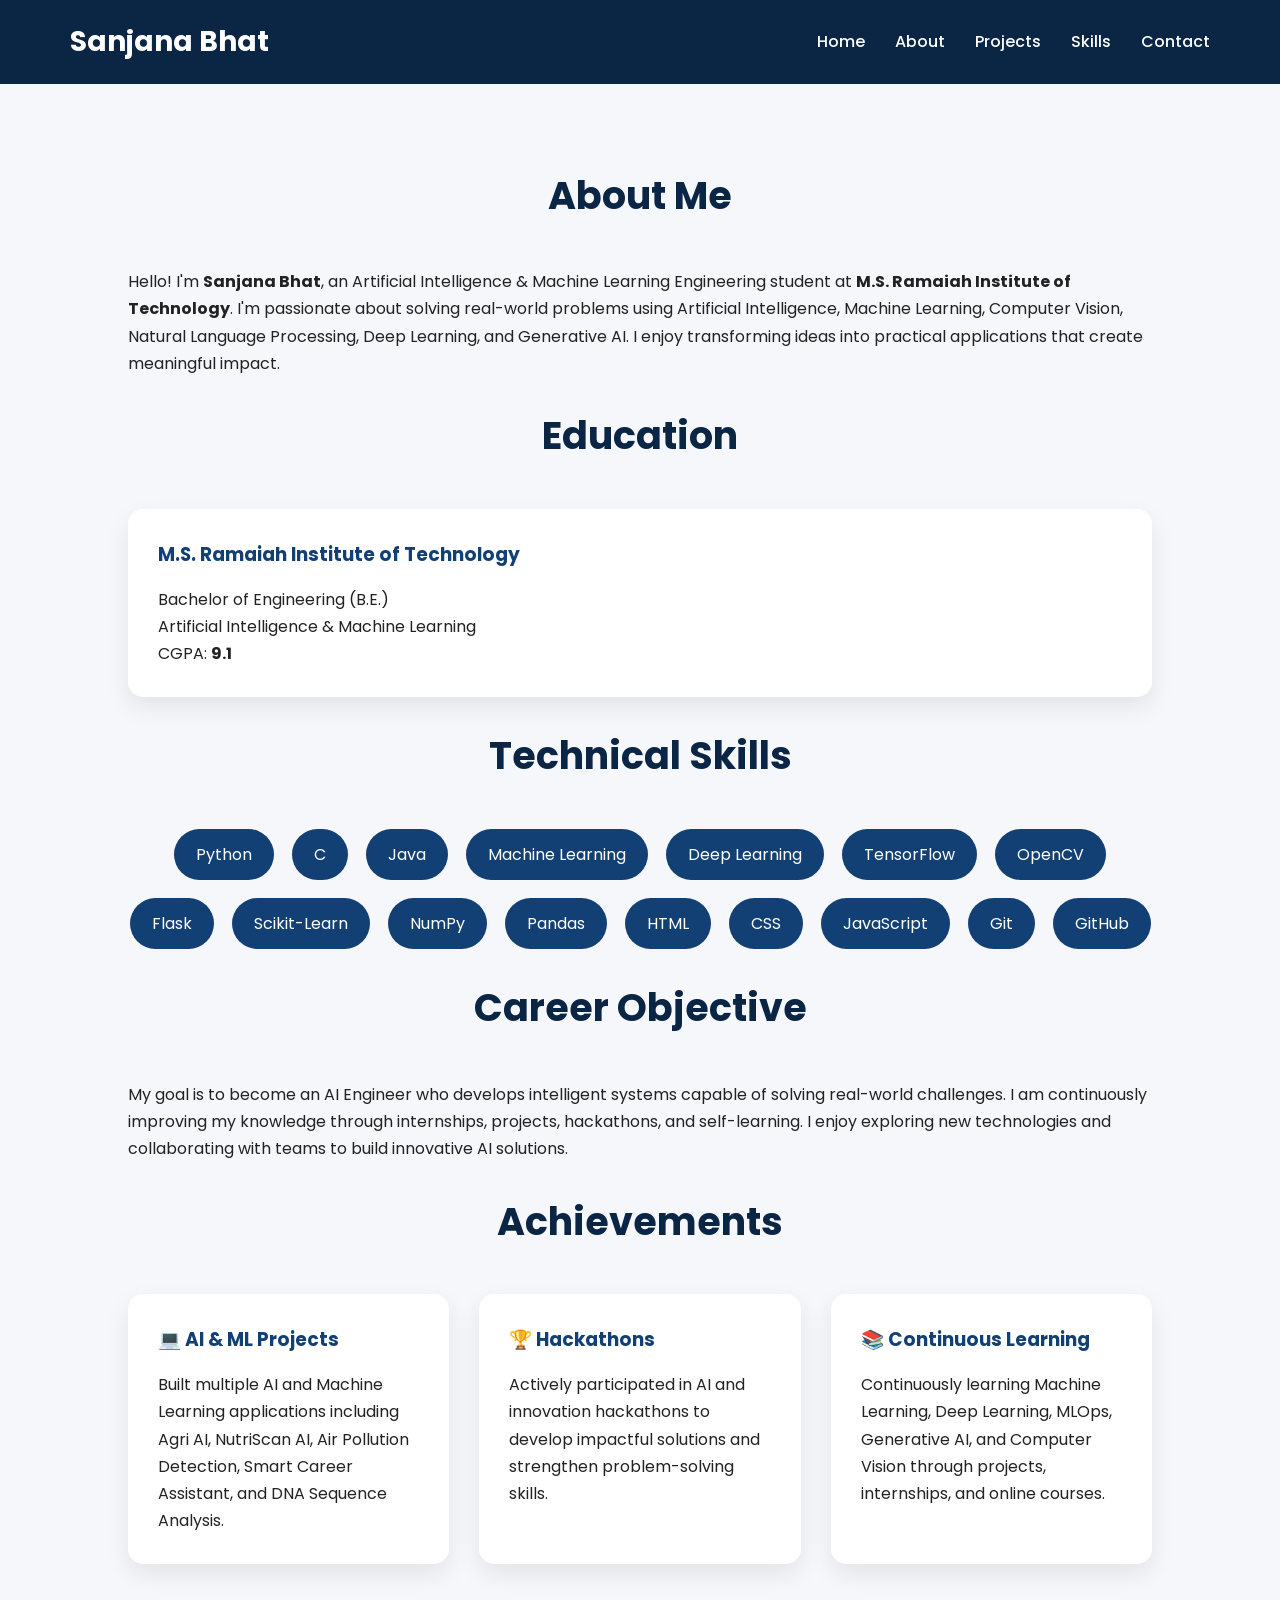
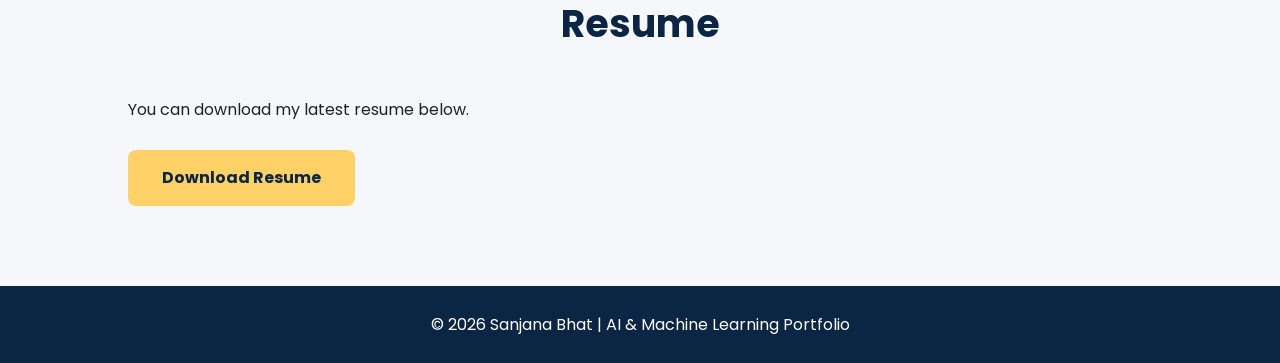
==== about.html @ 0cc4ec31 "Add about.html for personal portfolio" ====
<!DOCTYPE html>
<html lang="en">

<head>

<meta charset="UTF-8">
<meta name="viewport" content="width=device-width, initial-scale=1.0">

<title>About | Sanjana Bhat</title>

<link rel="stylesheet" href="css/style.css">

</head>

<body>

<header>

<nav class="navbar">

<div class="logo">

Sanjana Bhat

</div>

<ul class="nav-links">

<li><a href="index.html">Home</a></li>

<li><a href="about.html">About</a></li>

<li><a href="projects.html">Projects</a></li>

<li><a href="skills.html">Skills</a></li>

<li><a href="contact.html">Contact</a></li>

</ul>

</nav>

</header>

<section>

<h2>About Me</h2>

<p>

Hello! I'm <strong>Sanjana Bhat</strong>, an Artificial Intelligence & Machine Learning Engineering student at <strong>M.S. Ramaiah Institute of Technology</strong>.

I'm passionate about solving real-world problems using Artificial Intelligence, Machine Learning, Computer Vision, Natural Language Processing, Deep Learning, and Generative AI.

I enjoy transforming ideas into practical applications that create meaningful impact.

</p>

<br>

<h2>Education</h2>

<div class="card">

<h3>M.S. Ramaiah Institute of Technology</h3>

<p>

Bachelor of Engineering (B.E.)

</p>

<p>

Artificial Intelligence & Machine Learning

</p>

<p>

CGPA: <strong>9.1</strong>

</p>

</div>

<br>

<h2>Technical Skills</h2>

<div class="skills">

<span>Python</span>

<span>C</span>

<span>Java</span>

<span>Machine Learning</span>

<span>Deep Learning</span>

<span>TensorFlow</span>

<span>OpenCV</span>

<span>Flask</span>

<span>Scikit-Learn</span>

<span>NumPy</span>

<span>Pandas</span>

<span>HTML</span>

<span>CSS</span>

<span>JavaScript</span>

<span>Git</span>

<span>GitHub</span>

</div>

<br>

<h2>Career Objective</h2>

<p>

My goal is to become an AI Engineer who develops intelligent systems capable of solving real-world challenges. I am continuously improving my knowledge through internships, projects, hackathons, and self-learning. I enjoy exploring new technologies and collaborating with teams to build innovative AI solutions.

</p>

<br>

<h2>Achievements</h2>

<div class="cards">

<div class="card">

<h3>💻 AI & ML Projects</h3>

<p>

Built multiple AI and Machine Learning applications including Agri AI, NutriScan AI, Air Pollution Detection, Smart Career Assistant, and DNA Sequence Analysis.

</p>

</div>

<div class="card">

<h3>🏆 Hackathons</h3>

<p>

Actively participated in AI and innovation hackathons to develop impactful solutions and strengthen problem-solving skills.

</p>

</div>

<div class="card">

<h3>📚 Continuous Learning</h3>

<p>

Continuously learning Machine Learning, Deep Learning, MLOps, Generative AI, and Computer Vision through projects, internships, and online courses.

</p>

</div>

</div>

<br>

<h2>Resume</h2>

<p>

You can download my latest resume below.

</p>

<br>

<a href="#" class="btn">

Download Resume

</a>

</section>

<footer>

<p>

© 2026 Sanjana Bhat | AI & Machine Learning Portfolio

</p>

</footer>

</body>

</html>
---- css/style.css ----
/* ==========================
   Google Font
========================== */

@import url('https://fonts.googleapis.com/css2?family=Poppins:wght@300;400;500;600;700&display=swap');

/* ==========================
   Reset
========================== */

*{
    margin:0;
    padding:0;
    box-sizing:border-box;
    scroll-behavior:smooth;
}

body{
    font-family:'Poppins',sans-serif;
    background:#f5f7fb;
    color:#222;
    line-height:1.7;
}

/* ==========================
   Navbar
========================== */

header{
    width:100%;
    background:#0b2545;
    position:sticky;
    top:0;
    z-index:1000;
}

.navbar{
    max-width:1200px;
    margin:auto;
    display:flex;
    justify-content:space-between;
    align-items:center;
    padding:18px 30px;
}

.logo{
    color:white;
    font-size:28px;
    font-weight:700;
}

.nav-links{
    list-style:none;
    display:flex;
    gap:30px;
}

.nav-links a{
    color:white;
    text-decoration:none;
    transition:.3s;
    font-weight:500;
}

.nav-links a:hover{
    color:#ffd166;
}

/* ==========================
   Hero
========================== */

.hero{
    min-height:90vh;
    display:flex;
    justify-content:center;
    align-items:center;
    text-align:center;
    padding:40px;
    background:linear-gradient(135deg,#0b2545,#134074);
    color:white;
}

.hero h1{
    font-size:60px;
    margin-bottom:20px;
}

.hero span{
    color:#ffd166;
}

.hero h2{
    margin-bottom:20px;
    font-weight:400;
}

.hero p{
    max-width:750px;
    margin:auto;
    font-size:18px;
    margin-bottom:35px;
}

.btn{
    display:inline-block;
    padding:14px 34px;
    border-radius:8px;
    background:#ffd166;
    color:#0b2545;
    text-decoration:none;
    font-weight:bold;
    transition:.3s;
}

.btn:hover{
    background:white;
}

.btn-small{
    display:inline-block;
    margin-top:20px;
    color:#134074;
    text-decoration:none;
    font-weight:600;
}

/* ==========================
   Sections
========================== */

section{
    padding:80px 10%;
}

section h2{
    text-align:center;
    margin-bottom:40px;
    font-size:38px;
    color:#0b2545;
}

/* ==========================
   Cards
========================== */

.cards{
    display:grid;
    grid-template-columns:repeat(auto-fit,minmax(280px,1fr));
    gap:30px;
}

.card{
    background:white;
    padding:30px;
    border-radius:15px;
    box-shadow:0 10px 25px rgba(0,0,0,.08);
    transition:.3s;
}

.card:hover{
    transform:translateY(-10px);
}

.card h3{
    margin-bottom:15px;
    color:#134074;
}

.card a{
    text-decoration:none;
    color:#0b2545;
    font-weight:bold;
}

/* ==========================
   Skills
========================== */

.skills{
    display:flex;
    flex-wrap:wrap;
    justify-content:center;
    gap:18px;
}

.skills span{
    background:#134074;
    color:white;
    padding:12px 22px;
    border-radius:30px;
}

/* ==========================
   Contact
========================== */

.contact-preview{
    text-align:center;
}

.contact-preview p{
    margin-bottom:25px;
}

/* ==========================
   Footer
========================== */

footer{
    background:#0b2545;
    color:white;
    text-align:center;
    padding:25px;
}

/* ==========================
   Responsive
========================== */

@media(max-width:768px){

.hero h1{
    font-size:38px;
}

.navbar{
    flex-direction:column;
}

.nav-links{
    margin-top:20px;
    flex-wrap:wrap;
    justify-content:center;
}

section{
    padding:60px 8%;
}

}
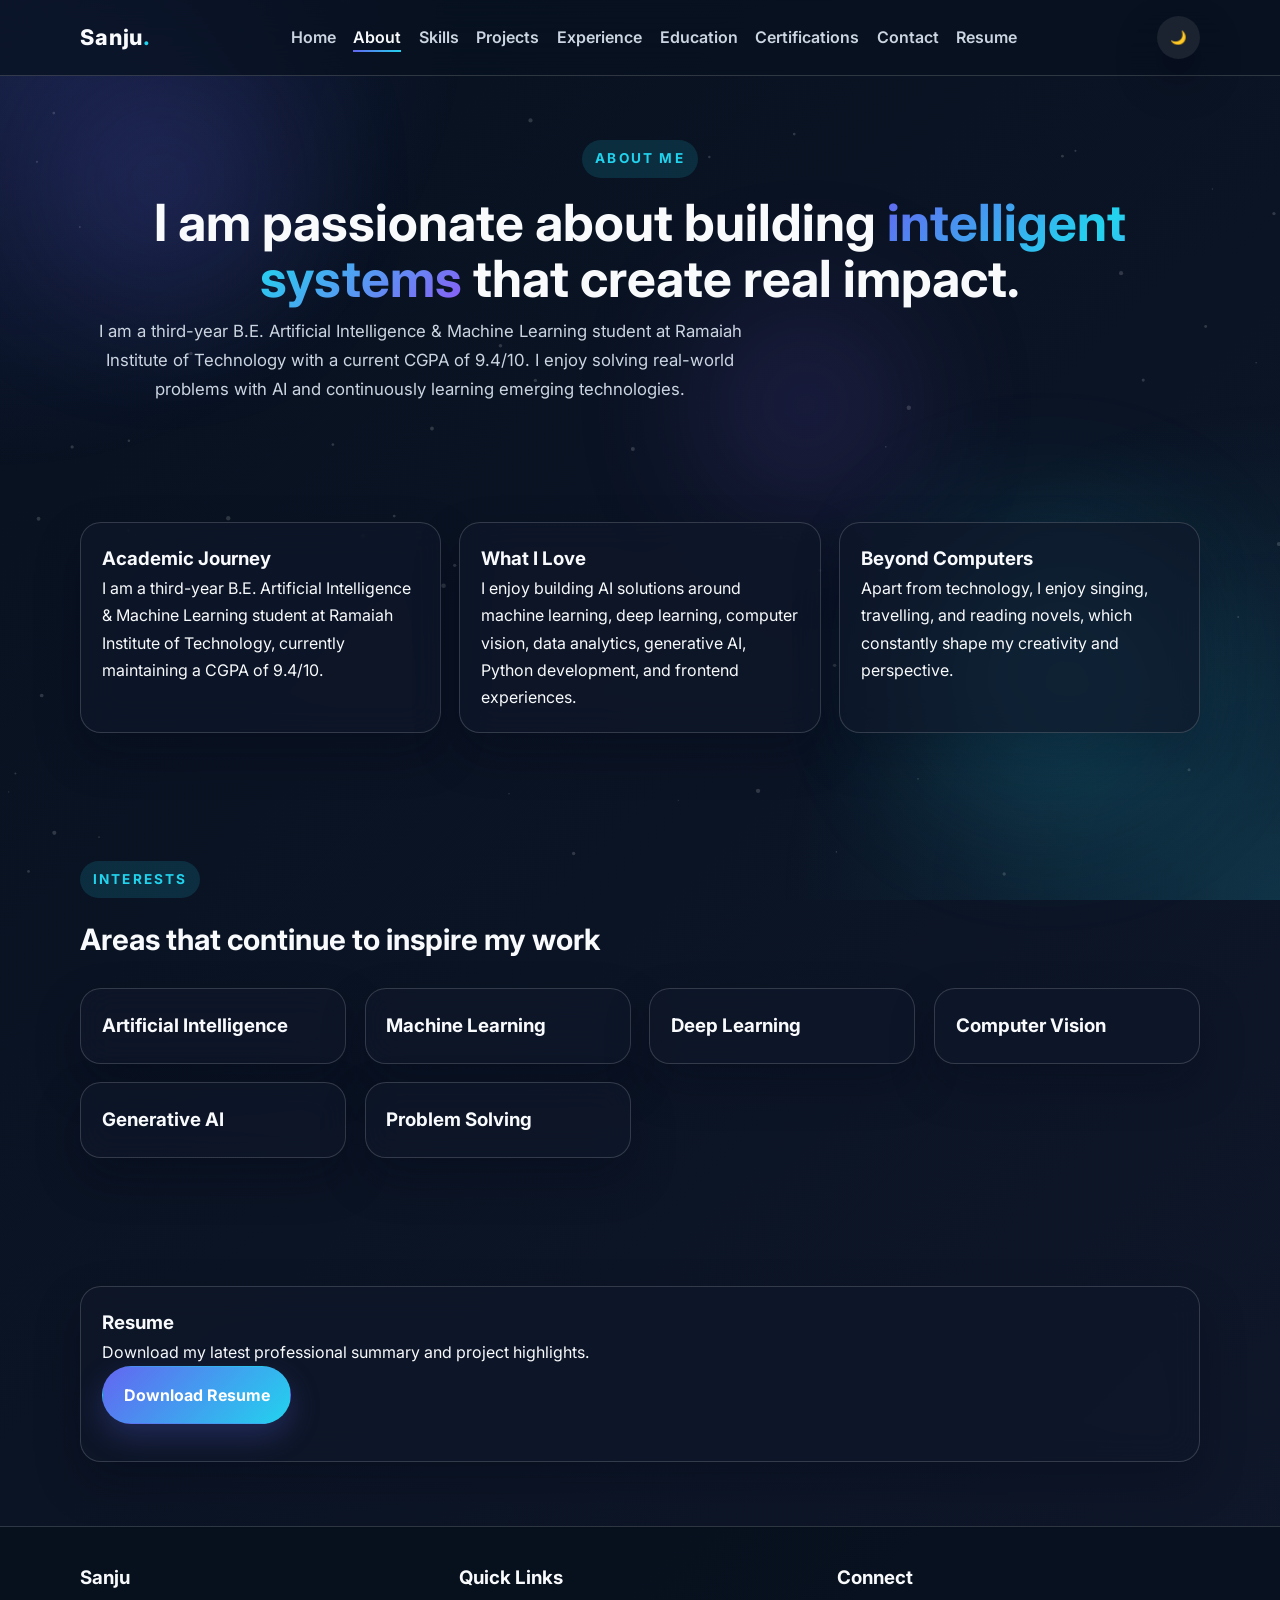
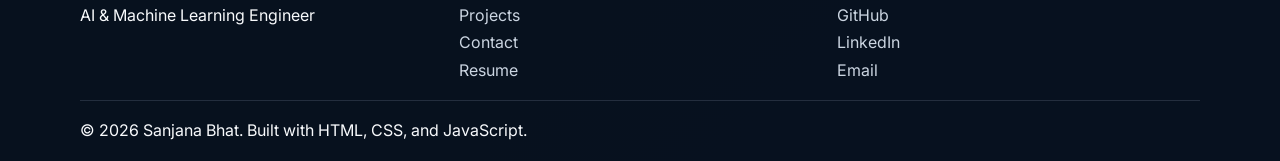
==== commit 4b74b0ec: "Redesign portfolio" ====
--- a/about.html
+++ b/about.html
@@ -1,213 +1,134 @@
 <!DOCTYPE html>
 <html lang="en">
+  <head>
+    <meta charset="UTF-8" />
+    <meta name="viewport" content="width=device-width, initial-scale=1.0" />
+    <meta name="description" content="About Sanjana Jairam Bhat, a third-year AI and Machine Learning student focused on real-world problem solving and practical innovation." />
+    <meta name="keywords" content="Sanjana Bhat, about me, AI student, machine learning, Ramaiah Institute of Technology" />
+    <meta name="theme-color" content="#0f172a" />
+    <title>About | Sanjana Bhat</title>
+    <link rel="preconnect" href="https://fonts.googleapis.com" />
+    <link rel="preconnect" href="https://fonts.gstatic.com" crossorigin />
+    <link href="https://fonts.googleapis.com/css2?family=Inter:wght@300;400;500;600;700;800&family=Poppins:wght@400;500;600;700&display=swap" rel="stylesheet" />
+    <link rel="stylesheet" href="css/style.css" />
+  </head>
+  <body id="top">
+    <div class="loading-screen" aria-hidden="true">
+      <div class="loader"></div>
+    </div>
+    <canvas id="particle-canvas"></canvas>
+    <div class="blob blob-1"></div>
+    <div class="blob blob-2"></div>
+    <div class="blob blob-3"></div>
 
-<head>
+    <header class="site-header">
+      <nav class="navbar container">
+        <a href="index.html" class="logo">Sanju<span>.</span></a>
+        <button class="nav-toggle" aria-label="Toggle navigation" aria-expanded="false">
+          <span></span><span></span><span></span>
+        </button>
+        <ul class="nav-links">
+          <li><a href="index.html">Home</a></li>
+          <li><a href="about.html" class="active">About</a></li>
+          <li><a href="skills.html">Skills</a></li>
+          <li><a href="projects.html">Projects</a></li>
+          <li><a href="experience.html">Experience</a></li>
+          <li><a href="education.html">Education</a></li>
+          <li><a href="certifications.html">Certifications</a></li>
+          <li><a href="contact.html">Contact</a></li>
+          <li><a href="resume.html">Resume</a></li>
+        </ul>
+        <button class="theme-toggle" aria-label="Toggle dark mode">🌙</button>
+      </nav>
+    </header>
 
-<meta charset="UTF-8">
-<meta name="viewport" content="width=device-width, initial-scale=1.0">
+    <main>
+      <section class="inner-hero">
+        <div class="container reveal">
+          <p class="eyebrow">About Me</p>
+          <h1>I am passionate about building <span class="gradient-text">intelligent systems</span> that create real impact.</h1>
+          <p class="hero-copy">I am a third-year B.E. Artificial Intelligence &amp; Machine Learning student at Ramaiah Institute of Technology with a current CGPA of 9.4/10. I enjoy solving real-world problems with AI and continuously learning emerging technologies.</p>
+        </div>
+      </section>
 
-<title>About | Sanjana Bhat</title>
+      <section class="section-shell">
+        <div class="container">
+          <div class="card-grid reveal">
+            <article class="feature-card">
+              <h3>Academic Journey</h3>
+              <p>I am a third-year B.E. Artificial Intelligence &amp; Machine Learning student at Ramaiah Institute of Technology, currently maintaining a CGPA of 9.4/10.</p>
+            </article>
+            <article class="feature-card">
+              <h3>What I Love</h3>
+              <p>I enjoy building AI solutions around machine learning, deep learning, computer vision, data analytics, generative AI, Python development, and frontend experiences.</p>
+            </article>
+            <article class="feature-card">
+              <h3>Beyond Computers</h3>
+              <p>Apart from technology, I enjoy singing, travelling, and reading novels, which constantly shape my creativity and perspective.</p>
+            </article>
+          </div>
+        </div>
+      </section>
 
-<link rel="stylesheet" href="css/style.css">
+      <section class="section-shell">
+        <div class="container">
+          <div class="section-heading reveal">
+            <p class="eyebrow">Interests</p>
+            <h2>Areas that continue to inspire my work</h2>
+          </div>
+          <div class="card-grid reveal">
+            <article class="feature-card"><h3>Artificial Intelligence</h3></article>
+            <article class="feature-card"><h3>Machine Learning</h3></article>
+            <article class="feature-card"><h3>Deep Learning</h3></article>
+            <article class="feature-card"><h3>Computer Vision</h3></article>
+            <article class="feature-card"><h3>Generative AI</h3></article>
+            <article class="feature-card"><h3>Problem Solving</h3></article>
+          </div>
+        </div>
+      </section>
 
-</head>
+      <section class="section-shell">
+        <div class="container reveal">
+          <div class="contact-card">
+            <h3>Resume</h3>
+            <p>Download my latest professional summary and project highlights.</p>
+            <div class="hero-actions">
+              <a class="btn btn-primary" href="images/Sanjana_Bhat_Resume%20(2).pdf" target="_blank" rel="noreferrer">Download Resume</a>
+            </div>
+          </div>
+        </div>
+      </section>
+    </main>
 
-<body>
+    <footer class="site-footer">
+      <div class="container footer-grid">
+        <div>
+          <h3>Sanju</h3>
+          <p>AI &amp; Machine Learning Engineer</p>
+        </div>
+        <div>
+          <h3>Quick Links</h3>
+          <ul>
+            <li><a href="projects.html">Projects</a></li>
+            <li><a href="contact.html">Contact</a></li>
+            <li><a href="resume.html">Resume</a></li>
+          </ul>
+        </div>
+        <div>
+          <h3>Connect</h3>
+          <ul>
+            <li><a href="https://github.com/sanjanabhat846" target="_blank" rel="noreferrer">GitHub</a></li>
+            <li><a href="https://linkedin.com/in/sanjana-bhat-24677a329" target="_blank" rel="noreferrer">LinkedIn</a></li>
+            <li><a href="mailto:sanjanabhat846@gmail.com">Email</a></li>
+          </ul>
+        </div>
+      </div>
+      <div class="container footer-bottom">
+        <p>© 2026 Sanjana Bhat. Built with HTML, CSS, and JavaScript.</p>
+        <a href="#top" class="back-to-top">↑ Back to top</a>
+      </div>
+    </footer>
 
-<header>
-
-<nav class="navbar">
-
-<div class="logo">
-
-Sanjana Bhat
-
-</div>
-
-<ul class="nav-links">
-
-<li><a href="index.html">Home</a></li>
-
-<li><a href="about.html">About</a></li>
-
-<li><a href="projects.html">Projects</a></li>
-
-<li><a href="skills.html">Skills</a></li>
-
-<li><a href="contact.html">Contact</a></li>
-
-</ul>
-
-</nav>
-
-</header>
-
-<section>
-
-<h2>About Me</h2>
-
-<p>
-
-Hello! I'm <strong>Sanjana Bhat</strong>, an Artificial Intelligence & Machine Learning Engineering student at <strong>M.S. Ramaiah Institute of Technology</strong>.
-
-I'm passionate about solving real-world problems using Artificial Intelligence, Machine Learning, Computer Vision, Natural Language Processing, Deep Learning, and Generative AI.
-
-I enjoy transforming ideas into practical applications that create meaningful impact.
-
-</p>
-
-<br>
-
-<h2>Education</h2>
-
-<div class="card">
-
-<h3>M.S. Ramaiah Institute of Technology</h3>
-
-<p>
-
-Bachelor of Engineering (B.E.)
-
-</p>
-
-<p>
-
-Artificial Intelligence & Machine Learning
-
-</p>
-
-<p>
-
-CGPA: <strong>9.1</strong>
-
-</p>
-
-</div>
-
-<br>
-
-<h2>Technical Skills</h2>
-
-<div class="skills">
-
-<span>Python</span>
-
-<span>C</span>
-
-<span>Java</span>
-
-<span>Machine Learning</span>
-
-<span>Deep Learning</span>
-
-<span>TensorFlow</span>
-
-<span>OpenCV</span>
-
-<span>Flask</span>
-
-<span>Scikit-Learn</span>
-
-<span>NumPy</span>
-
-<span>Pandas</span>
-
-<span>HTML</span>
-
-<span>CSS</span>
-
-<span>JavaScript</span>
-
-<span>Git</span>
-
-<span>GitHub</span>
-
-</div>
-
-<br>
-
-<h2>Career Objective</h2>
-
-<p>
-
-My goal is to become an AI Engineer who develops intelligent systems capable of solving real-world challenges. I am continuously improving my knowledge through internships, projects, hackathons, and self-learning. I enjoy exploring new technologies and collaborating with teams to build innovative AI solutions.
-
-</p>
-
-<br>
-
-<h2>Achievements</h2>
-
-<div class="cards">
-
-<div class="card">
-
-<h3>💻 AI & ML Projects</h3>
-
-<p>
-
-Built multiple AI and Machine Learning applications including Agri AI, NutriScan AI, Air Pollution Detection, Smart Career Assistant, and DNA Sequence Analysis.
-
-</p>
-
-</div>
-
-<div class="card">
-
-<h3>🏆 Hackathons</h3>
-
-<p>
-
-Actively participated in AI and innovation hackathons to develop impactful solutions and strengthen problem-solving skills.
-
-</p>
-
-</div>
-
-<div class="card">
-
-<h3>📚 Continuous Learning</h3>
-
-<p>
-
-Continuously learning Machine Learning, Deep Learning, MLOps, Generative AI, and Computer Vision through projects, internships, and online courses.
-
-</p>
-
-</div>
-
-</div>
-
-<br>
-
-<h2>Resume</h2>
-
-<p>
-
-You can download my latest resume below.
-
-</p>
-
-<br>
-
-<a href="#" class="btn">
-
-Download Resume
-
-</a>
-
-</section>
-
-<footer>
-
-<p>
-
-© 2026 Sanjana Bhat | AI & Machine Learning Portfolio
-
-</p>
-
-</footer>
-
-</body>
-
+    <script src="js/script.js"></script>
+  </body>
 </html>
--- a/css/style.css
+++ b/css/style.css
@@ -1,241 +1,777 @@
-/* ==========================
-   Google Font
-========================== */
-
-@import url('https://fonts.googleapis.com/css2?family=Poppins:wght@300;400;500;600;700&display=swap');
-
-/* ==========================
-   Reset
-========================== */
-
-*{
-    margin:0;
-    padding:0;
-    box-sizing:border-box;
-    scroll-behavior:smooth;
-}
-
-body{
-    font-family:'Poppins',sans-serif;
-    background:#f5f7fb;
-    color:#222;
-    line-height:1.7;
-}
-
-/* ==========================
-   Navbar
-========================== */
-
-header{
-    width:100%;
-    background:#0b2545;
-    position:sticky;
-    top:0;
-    z-index:1000;
-}
-
-.navbar{
-    max-width:1200px;
-    margin:auto;
-    display:flex;
-    justify-content:space-between;
-    align-items:center;
-    padding:18px 30px;
-}
-
-.logo{
-    color:white;
-    font-size:28px;
-    font-weight:700;
-}
-
-.nav-links{
-    list-style:none;
-    display:flex;
-    gap:30px;
-}
-
-.nav-links a{
-    color:white;
-    text-decoration:none;
-    transition:.3s;
-    font-weight:500;
-}
-
-.nav-links a:hover{
-    color:#ffd166;
-}
-
-/* ==========================
-   Hero
-========================== */
-
-.hero{
-    min-height:90vh;
-    display:flex;
-    justify-content:center;
-    align-items:center;
-    text-align:center;
-    padding:40px;
-    background:linear-gradient(135deg,#0b2545,#134074);
-    color:white;
-}
-
-.hero h1{
-    font-size:60px;
-    margin-bottom:20px;
-}
-
-.hero span{
-    color:#ffd166;
-}
-
-.hero h2{
-    margin-bottom:20px;
-    font-weight:400;
-}
-
-.hero p{
-    max-width:750px;
-    margin:auto;
-    font-size:18px;
-    margin-bottom:35px;
-}
-
-.btn{
-    display:inline-block;
-    padding:14px 34px;
-    border-radius:8px;
-    background:#ffd166;
-    color:#0b2545;
-    text-decoration:none;
-    font-weight:bold;
-    transition:.3s;
-}
-
-.btn:hover{
-    background:white;
-}
-
-.btn-small{
-    display:inline-block;
-    margin-top:20px;
-    color:#134074;
-    text-decoration:none;
-    font-weight:600;
-}
-
-/* ==========================
-   Sections
-========================== */
-
-section{
-    padding:80px 10%;
-}
-
-section h2{
-    text-align:center;
-    margin-bottom:40px;
-    font-size:38px;
-    color:#0b2545;
-}
-
-/* ==========================
-   Cards
-========================== */
-
-.cards{
-    display:grid;
-    grid-template-columns:repeat(auto-fit,minmax(280px,1fr));
-    gap:30px;
-}
-
-.card{
-    background:white;
-    padding:30px;
-    border-radius:15px;
-    box-shadow:0 10px 25px rgba(0,0,0,.08);
-    transition:.3s;
-}
-
-.card:hover{
-    transform:translateY(-10px);
-}
-
-.card h3{
-    margin-bottom:15px;
-    color:#134074;
-}
-
-.card a{
-    text-decoration:none;
-    color:#0b2545;
-    font-weight:bold;
-}
-
-/* ==========================
-   Skills
-========================== */
-
-.skills{
-    display:flex;
-    flex-wrap:wrap;
-    justify-content:center;
-    gap:18px;
-}
-
-.skills span{
-    background:#134074;
-    color:white;
-    padding:12px 22px;
-    border-radius:30px;
-}
-
-/* ==========================
-   Contact
-========================== */
-
-.contact-preview{
-    text-align:center;
-}
-
-.contact-preview p{
-    margin-bottom:25px;
-}
-
-/* ==========================
-   Footer
-========================== */
-
-footer{
-    background:#0b2545;
-    color:white;
-    text-align:center;
-    padding:25px;
-}
-
-/* ==========================
-   Responsive
-========================== */
-
-@media(max-width:768px){
-
-.hero h1{
-    font-size:38px;
-}
-
-.navbar{
-    flex-direction:column;
-}
-
-.nav-links{
-    margin-top:20px;
-    flex-wrap:wrap;
-    justify-content:center;
-}
-
-section{
-    padding:60px 8%;
-}
-
-}
+:root {
+  color-scheme: dark;
+  --bg: #07111f;
+  --bg-alt: #0f172a;
+  --surface: rgba(15, 23, 42, 0.7);
+  --surface-strong: rgba(255, 255, 255, 0.08);
+  --text: #f8fafc;
+  --muted: #cbd5e1;
+  --border: rgba(255, 255, 255, 0.16);
+  --accent: #6366f1;
+  --accent-2: #22d3ee;
+  --accent-3: #8b5cf6;
+  --shadow: 0 20px 45px rgba(2, 8, 23, 0.28);
+}
+
+body.light-theme {
+  color-scheme: light;
+  --bg: #f4f7ff;
+  --bg-alt: #ffffff;
+  --surface: rgba(255, 255, 255, 0.72);
+  --surface-strong: rgba(255, 255, 255, 0.95);
+  --text: #0f172a;
+  --muted: #475569;
+  --border: rgba(15, 23, 42, 0.12);
+  --shadow: 0 16px 45px rgba(15, 23, 42, 0.1);
+}
+
+* {
+  box-sizing: border-box;
+  margin: 0;
+  padding: 0;
+}
+
+html {
+  scroll-behavior: smooth;
+}
+
+body {
+  font-family: "Inter", "Poppins", sans-serif;
+  line-height: 1.7;
+  background: linear-gradient(135deg, var(--bg), var(--bg-alt));
+  color: var(--text);
+  min-height: 100vh;
+  overflow-x: hidden;
+  transition: background 0.3s ease, color 0.3s ease;
+}
+
+body::before {
+  content: "";
+  position: fixed;
+  inset: 0;
+  background: radial-gradient(circle at top left, rgba(99, 102, 241, 0.2), transparent 30%), radial-gradient(circle at bottom right, rgba(34, 211, 238, 0.16), transparent 32%);
+  pointer-events: none;
+  z-index: -2;
+}
+
+canvas {
+  position: fixed;
+  inset: 0;
+  z-index: -1;
+  opacity: 0.45;
+}
+
+.container {
+  width: min(1120px, calc(100% - 2rem));
+  margin: 0 auto;
+}
+
+.site-header {
+  position: sticky;
+  top: 0;
+  z-index: 1000;
+  backdrop-filter: blur(18px);
+  background: rgba(7, 17, 31, 0.72);
+  border-bottom: 1px solid var(--border);
+}
+
+body.light-theme .site-header {
+  background: rgba(255, 255, 255, 0.76);
+}
+
+.navbar {
+  display: flex;
+  align-items: center;
+  justify-content: space-between;
+  padding: 1rem 0;
+  gap: 1rem;
+}
+
+.logo {
+  color: var(--text);
+  text-decoration: none;
+  font-size: 1.35rem;
+  font-weight: 800;
+  letter-spacing: 0.04em;
+}
+
+.logo span {
+  color: var(--accent-2);
+}
+
+.nav-links {
+  display: flex;
+  gap: 1.1rem;
+  list-style: none;
+}
+
+.nav-links a {
+  color: var(--muted);
+  text-decoration: none;
+  font-weight: 600;
+  position: relative;
+  transition: color 0.25s ease;
+}
+
+.nav-links a:hover,
+.nav-links a.active {
+  color: var(--text);
+}
+
+.nav-links a::after {
+  content: "";
+  position: absolute;
+  left: 0;
+  bottom: -0.3rem;
+  width: 0;
+  height: 2px;
+  background: linear-gradient(90deg, var(--accent), var(--accent-2));
+  transition: width 0.25s ease;
+}
+
+.nav-links a:hover::after,
+.nav-links a.active::after {
+  width: 100%;
+}
+
+.nav-toggle,
+.theme-toggle {
+  border: 0;
+  background: var(--surface-strong);
+  color: var(--text);
+  border-radius: 999px;
+  width: 2.7rem;
+  height: 2.7rem;
+  display: grid;
+  place-items: center;
+  cursor: pointer;
+  box-shadow: var(--shadow);
+}
+
+.nav-toggle {
+  display: none;
+  flex-direction: column;
+  gap: 0.2rem;
+}
+
+.nav-toggle span {
+  width: 1.1rem;
+  height: 2px;
+  background: var(--text);
+  border-radius: 999px;
+}
+
+.section-shell {
+  padding: 4rem 0;
+}
+
+.hero {
+  min-height: 92vh;
+  display: grid;
+  align-items: center;
+  padding-top: 3rem;
+}
+
+.hero-grid {
+  display: grid;
+  grid-template-columns: 1.1fr 0.9fr;
+  gap: 2rem;
+  align-items: center;
+}
+
+.eyebrow {
+  display: inline-flex;
+  align-items: center;
+  padding: 0.45rem 0.8rem;
+  border-radius: 999px;
+  background: rgba(34, 211, 238, 0.14);
+  color: var(--accent-2);
+  font-size: 0.85rem;
+  letter-spacing: 0.16em;
+  text-transform: uppercase;
+  margin-bottom: 1rem;
+  font-weight: 700;
+}
+
+.hero h1,
+.inner-hero h1 {
+  font-size: clamp(2.2rem, 4vw, 3.8rem);
+  line-height: 1.1;
+  margin-bottom: 0.7rem;
+}
+
+.gradient-text {
+  background: linear-gradient(135deg, var(--accent), var(--accent-2), var(--accent-3));
+  -webkit-background-clip: text;
+  background-clip: text;
+  color: transparent;
+}
+
+.hero h2 {
+  font-size: clamp(1.1rem, 2.4vw, 1.6rem);
+  color: var(--muted);
+  margin-bottom: 0.8rem;
+}
+
+.hero-copy {
+  font-size: 1.05rem;
+  color: var(--muted);
+  max-width: 680px;
+  margin-bottom: 1.4rem;
+}
+
+.hero-actions {
+  display: flex;
+  gap: 1rem;
+  flex-wrap: wrap;
+  margin-bottom: 1rem;
+}
+
+.btn {
+  display: inline-flex;
+  align-items: center;
+  justify-content: center;
+  padding: 0.9rem 1.3rem;
+  border-radius: 999px;
+  text-decoration: none;
+  font-weight: 700;
+  transition: transform 0.3s ease, box-shadow 0.3s ease, background 0.3s ease;
+  cursor: pointer;
+  border: 1px solid transparent;
+}
+
+.btn:hover {
+  transform: translateY(-3px);
+}
+
+.btn-primary {
+  background: linear-gradient(135deg, var(--accent), var(--accent-2));
+  color: #fff;
+  box-shadow: 0 12px 30px rgba(99, 102, 241, 0.25);
+}
+
+.btn-secondary {
+  background: var(--surface-strong);
+  color: var(--text);
+  border-color: var(--border);
+}
+
+.pill,
+.hero-socials a {
+  display: inline-flex;
+  align-items: center;
+  gap: 0.35rem;
+  padding: 0.5rem 0.8rem;
+  border-radius: 999px;
+  background: var(--surface-strong);
+  color: var(--text);
+  border: 1px solid var(--border);
+  font-size: 0.9rem;
+  margin: 0.2rem 0.3rem 0.2rem 0;
+  text-decoration: none;
+}
+
+.glass-panel,
+.feature-card,
+.project-card,
+.skill-card,
+.stat-card,
+.timeline-card,
+.contact-card {
+  background: var(--surface);
+  border: 1px solid var(--border);
+  box-shadow: var(--shadow);
+  backdrop-filter: blur(16px);
+}
+
+.avatar-card {
+  padding: 2rem;
+  border-radius: 2rem;
+  text-align: center;
+}
+
+.avatar {
+  width: 132px;
+  height: 132px;
+  border-radius: 50%;
+  display: grid;
+  place-items: center;
+  margin: 0 auto 1rem;
+  font-size: 2.8rem;
+  font-weight: 800;
+  color: white;
+  background: linear-gradient(135deg, var(--accent), var(--accent-2));
+  box-shadow: 0 16px 42px rgba(34, 211, 238, 0.22);
+}
+
+.avatar-name {
+  font-size: 1.2rem;
+  margin-bottom: 0.25rem;
+}
+
+.avatar-role,
+.avatar-location {
+  color: var(--muted);
+  margin-bottom: 0.35rem;
+}
+
+.hero-socials {
+  display: flex;
+  justify-content: center;
+  gap: 0.7rem;
+  flex-wrap: wrap;
+  margin-top: 1rem;
+}
+
+.stats-grid {
+  display: grid;
+  grid-template-columns: repeat(4, minmax(0, 1fr));
+  gap: 1rem;
+}
+
+.stat-card {
+  border-radius: 1.25rem;
+  padding: 1.2rem;
+  text-align: center;
+}
+
+.counter {
+  font-size: 2rem;
+  font-weight: 800;
+  color: var(--accent-2);
+}
+
+.section-heading {
+  margin-bottom: 1.5rem;
+}
+
+.section-heading h2 {
+  font-size: clamp(1.5rem, 2.3vw, 2rem);
+}
+
+.card-grid {
+  display: grid;
+  grid-template-columns: repeat(auto-fit, minmax(240px, 1fr));
+  gap: 1.15rem;
+}
+
+.feature-card,
+.project-card,
+.skill-card,
+.timeline-card,
+.contact-card {
+  padding: 1.3rem;
+  border-radius: 1.3rem;
+  transition: transform 0.3s ease, border-color 0.3s ease;
+}
+
+.feature-card:hover,
+.project-card:hover,
+.skill-card:hover,
+.timeline-card:hover,
+.contact-card:hover {
+  transform: translateY(-6px);
+  border-color: rgba(34, 211, 238, 0.36);
+}
+
+.project-card a,
+.contact-list a {
+  color: var(--accent-2);
+  text-decoration: none;
+  font-weight: 600;
+}
+
+.skill-list {
+  display: flex;
+  flex-wrap: wrap;
+  gap: 0.45rem;
+  margin: 0.8rem 0 1rem;
+}
+
+.progress-row {
+  margin-top: 0.4rem;
+}
+
+.progress-row label {
+  color: var(--muted);
+  font-size: 0.95rem;
+}
+
+.progress-bar {
+  width: 100%;
+  height: 0.6rem;
+  border-radius: 999px;
+  background: rgba(148, 163, 184, 0.25);
+  overflow: hidden;
+  margin-top: 0.5rem;
+}
+
+.progress-bar span {
+  display: block;
+  height: 100%;
+  width: 0;
+  border-radius: inherit;
+  background: linear-gradient(90deg, var(--accent), var(--accent-2));
+  transition: width 1s ease;
+}
+
+.inner-hero {
+  padding: 4rem 0 2rem;
+  text-align: center;
+}
+
+.timeline {
+  position: relative;
+  display: grid;
+  gap: 1rem;
+}
+
+.timeline::before {
+  content: "";
+  position: absolute;
+  left: 0.86rem;
+  top: 0;
+  bottom: 0;
+  width: 2px;
+  background: linear-gradient(180deg, var(--accent), var(--accent-2));
+}
+
+.timeline-item {
+  position: relative;
+  padding-left: 2.2rem;
+}
+
+.timeline-marker {
+  position: absolute;
+  top: 0.35rem;
+  left: 0.2rem;
+  width: 1.1rem;
+  height: 1.1rem;
+  border-radius: 50%;
+  background: linear-gradient(135deg, var(--accent), var(--accent-2));
+  box-shadow: 0 0 0 4px rgba(34, 211, 238, 0.16);
+}
+
+.timeline-date {
+  color: var(--accent-2);
+  font-weight: 700;
+  margin-bottom: 0.3rem;
+}
+
+.timeline-company {
+  font-weight: 700;
+  margin-bottom: 0.35rem;
+}
+
+.contact-grid {
+  display: grid;
+  grid-template-columns: 0.95fr 1.05fr;
+  gap: 1rem;
+}
+
+.contact-list {
+  list-style: none;
+  display: grid;
+  gap: 0.7rem;
+  margin: 1rem 0;
+}
+
+.social-links {
+  display: flex;
+  flex-wrap: wrap;
+  gap: 0.6rem;
+}
+
+.contact-form {
+  display: grid;
+  gap: 0.8rem;
+}
+
+input,
+textarea {
+  width: 100%;
+  padding: 0.9rem 1rem;
+  border-radius: 0.95rem;
+  border: 1px solid var(--border);
+  background: var(--surface-strong);
+  color: var(--text);
+  font: inherit;
+}
+
+textarea {
+  min-height: 130px;
+  resize: vertical;
+}
+
+.map-card {
+  display: grid;
+  gap: 1rem;
+}
+
+.map-card-header {
+  display: flex;
+  gap: 0.9rem;
+  align-items: flex-start;
+}
+
+.map-icon {
+  width: 3rem;
+  height: 3rem;
+  display: grid;
+  place-items: center;
+  border-radius: 1rem;
+  background: linear-gradient(135deg, var(--accent), var(--accent-2));
+  color: #fff;
+  font-size: 1.25rem;
+  flex-shrink: 0;
+  box-shadow: 0 10px 24px rgba(34, 211, 238, 0.2);
+}
+
+.map-card h3 {
+  margin-bottom: 0.35rem;
+}
+
+.map-card p {
+  color: var(--muted);
+  line-height: 1.6;
+}
+
+.map-frame-wrap {
+  overflow: hidden;
+  border-radius: 1.1rem;
+  border: 1px solid rgba(255, 255, 255, 0.14);
+  box-shadow: inset 0 1px 0 rgba(255, 255, 255, 0.08);
+}
+
+.map-card iframe {
+  width: 100%;
+  min-height: 280px;
+  border: 0;
+  display: block;
+}
+
+.map-meta {
+  color: var(--accent-2);
+  font-weight: 700;
+  font-size: 0.95rem;
+}
+
+.availability-list {
+  display: flex;
+  flex-wrap: wrap;
+  gap: 0.6rem;
+}
+
+.availability-pill {
+  display: inline-flex;
+  align-items: center;
+  gap: 0.35rem;
+  padding: 0.55rem 0.8rem;
+  border-radius: 999px;
+  background: var(--surface-strong);
+  border: 1px solid var(--border);
+  color: var(--text);
+  font-size: 0.9rem;
+}
+
+@media (max-width: 768px) {
+  .map-card-header {
+    flex-direction: column;
+  }
+
+  .map-card iframe {
+    min-height: 240px;
+  }
+}
+
+.site-footer {
+  padding: 2.2rem 0 1.1rem;
+  border-top: 1px solid var(--border);
+  background: rgba(7, 17, 31, 0.9);
+}
+
+body.light-theme .site-footer {
+  background: rgba(255, 255, 255, 0.95);
+}
+
+.footer-grid {
+  display: grid;
+  grid-template-columns: repeat(3, minmax(0, 1fr));
+  gap: 1rem;
+}
+
+.site-footer h3 {
+  margin-bottom: 0.5rem;
+}
+
+.site-footer ul {
+  list-style: none;
+}
+
+.site-footer a {
+  color: var(--muted);
+  text-decoration: none;
+}
+
+.footer-bottom {
+  display: flex;
+  justify-content: space-between;
+  align-items: center;
+  gap: 1rem;
+  flex-wrap: wrap;
+  padding-top: 1rem;
+  margin-top: 1rem;
+  border-top: 1px solid rgba(148, 163, 184, 0.2);
+}
+
+.back-to-top {
+  position: fixed;
+  right: 1.15rem;
+  bottom: 1.15rem;
+  padding: 0.8rem 1rem;
+  border-radius: 999px;
+  text-decoration: none;
+  background: linear-gradient(135deg, var(--accent), var(--accent-2));
+  color: white;
+  box-shadow: var(--shadow);
+  opacity: 0;
+  visibility: hidden;
+  transition: opacity 0.3s ease, visibility 0.3s ease, transform 0.3s ease;
+  z-index: 1200;
+}
+
+.back-to-top.show {
+  opacity: 1;
+  visibility: visible;
+  transform: translateY(-4px);
+}
+
+.reveal {
+  opacity: 0;
+  transform: translateY(35px);
+  transition: opacity 0.8s ease, transform 0.8s ease;
+}
+
+.reveal.visible {
+  opacity: 1;
+  transform: translateY(0);
+}
+
+.blob {
+  position: fixed;
+  border-radius: 50%;
+  filter: blur(80px);
+  opacity: 0.22;
+  pointer-events: none;
+  animation: float 10s ease-in-out infinite;
+  z-index: -1;
+}
+
+.blob-1 {
+  width: 220px;
+  height: 220px;
+  background: var(--accent);
+  top: 8%;
+  left: 4%;
+}
+
+.blob-2 {
+  width: 260px;
+  height: 260px;
+  background: var(--accent-2);
+  bottom: 12%;
+  right: 8%;
+  animation-duration: 12s;
+}
+
+.blob-3 {
+  width: 180px;
+  height: 180px;
+  background: var(--accent-3);
+  top: 35%;
+  right: 30%;
+  animation-duration: 9s;
+}
+
+.loading-screen {
+  position: fixed;
+  inset: 0;
+  display: grid;
+  place-items: center;
+  background: var(--bg);
+  z-index: 2000;
+  transition: opacity 0.35s ease;
+}
+
+.loading-screen.hidden {
+  opacity: 0;
+  pointer-events: none;
+}
+
+.loader {
+  width: 56px;
+  height: 56px;
+  border-radius: 50%;
+  border: 4px solid rgba(255, 255, 255, 0.16);
+  border-top-color: var(--accent-2);
+  animation: spin 1s linear infinite;
+}
+
+@keyframes spin {
+  to { transform: rotate(360deg); }
+}
+
+@keyframes float {
+  0%,
+  100% { transform: translateY(0px) translateX(0px); }
+  50% { transform: translateY(-20px) translateX(18px); }
+}
+
+@media (max-width: 900px) {
+  .hero-grid,
+  .contact-grid {
+    grid-template-columns: 1fr;
+  }
+
+  .stats-grid,
+  .footer-grid {
+    grid-template-columns: repeat(2, minmax(0, 1fr));
+  }
+}
+
+@media (max-width: 760px) {
+  .nav-toggle {
+    display: inline-flex;
+  }
+
+  .nav-links {
+    position: absolute;
+    top: 100%;
+    left: 0;
+    right: 0;
+    flex-direction: column;
+    background: var(--surface);
+    padding: 1rem;
+    border-bottom: 1px solid var(--border);
+    transform: translateY(-140%);
+    transition: transform 0.3s ease;
+  }
+
+  .nav-links.open {
+    transform: translateY(0);
+  }
+
+  body.nav-open {
+    overflow: hidden;
+  }
+
+  .stats-grid,
+  .footer-grid {
+    grid-template-columns: 1fr;
+  }
+
+  .hero {
+    padding-top: 2rem;
+  }
+}
+
